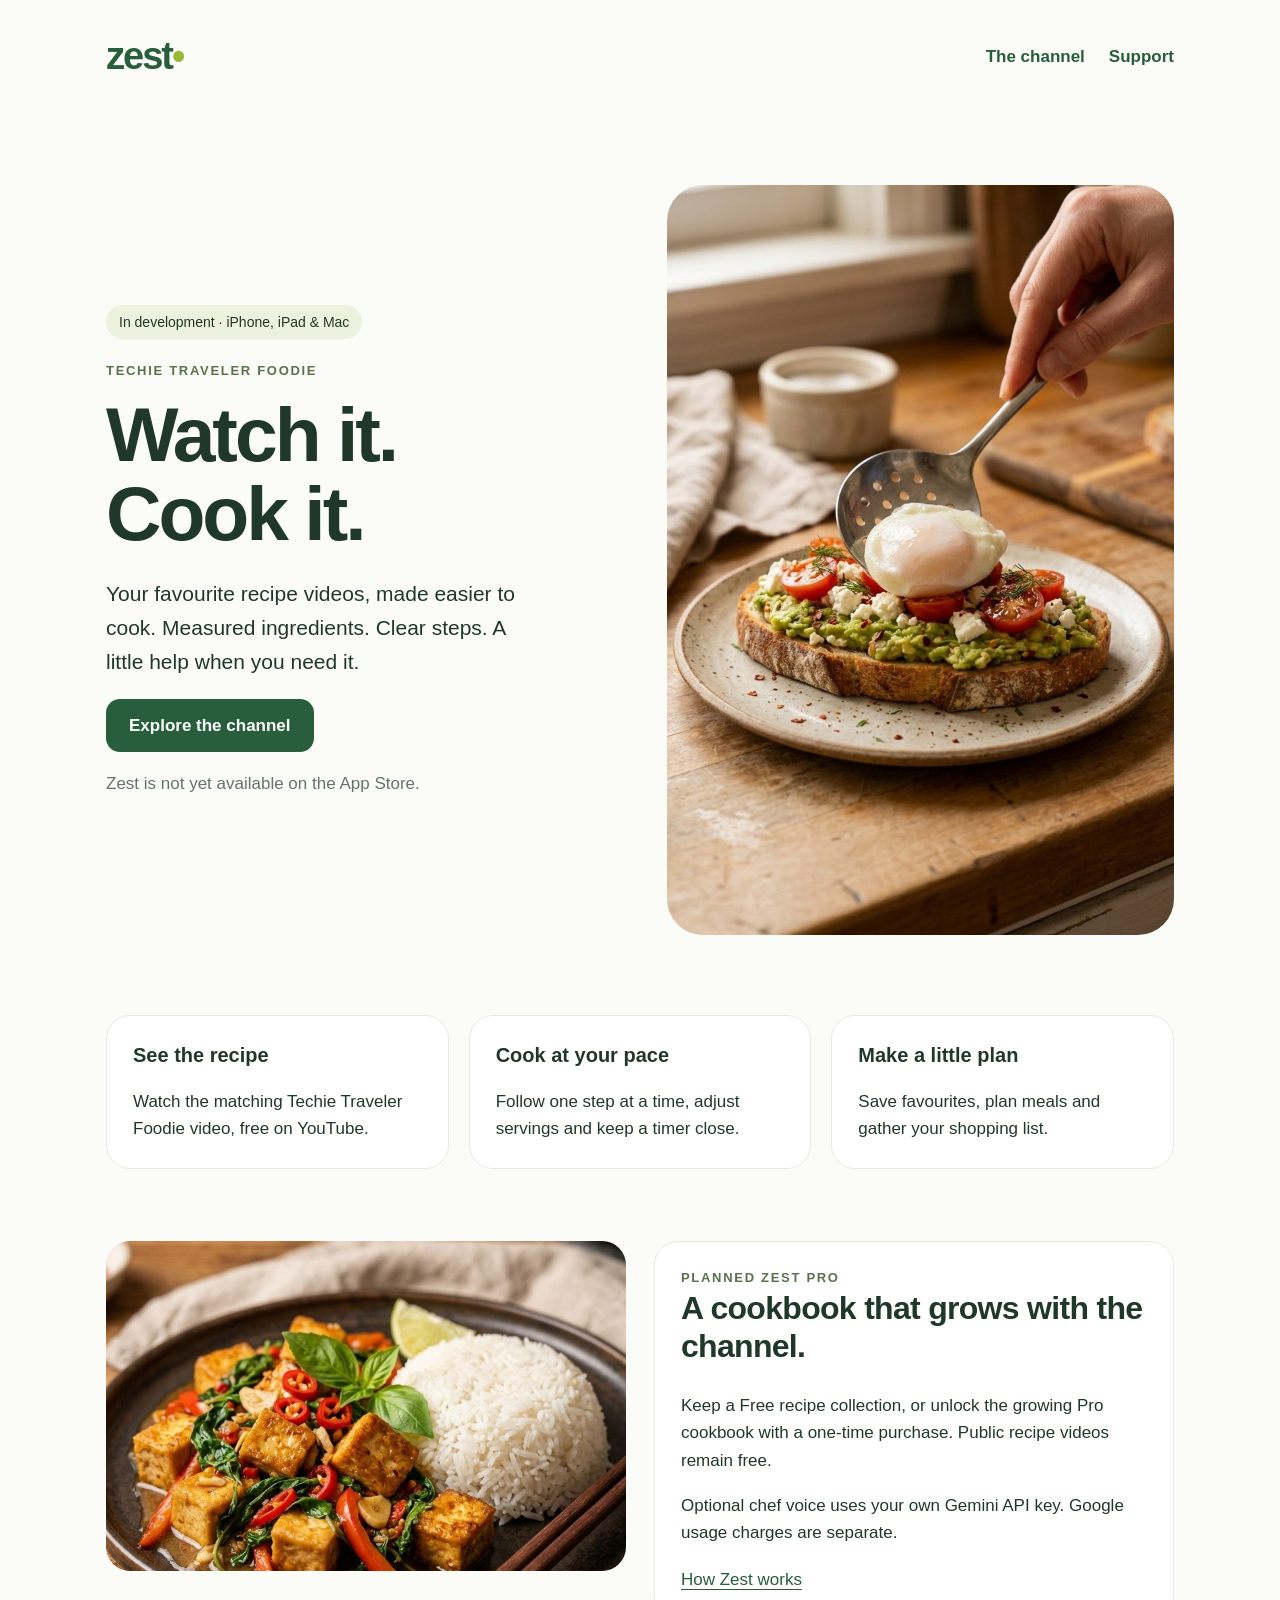
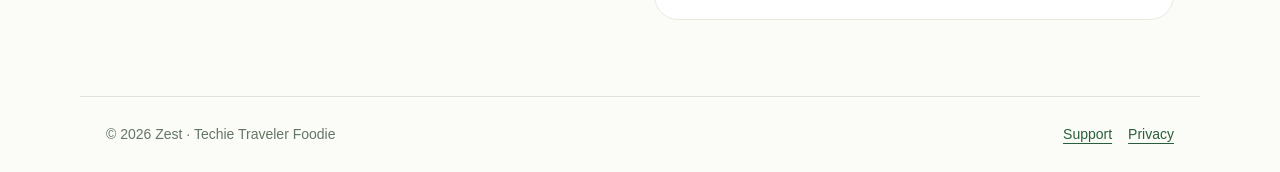
==== index.html @ 75f0f8dc "Add Zest product, support and privacy pages" ====
<!doctype html>
<html lang="en"><head><meta charset="utf-8"><meta name="viewport" content="width=device-width,initial-scale=1"><meta name="description" content="A simple cookbook companion to Techie Traveler Foodie. Coming to iPhone, iPad and Mac."><meta name="theme-color" content="#285e3b"><title>Zest · Watch it. Cook it.</title><link rel="stylesheet" href="style.css"></head>
<body><header><a class="brand" href="index.html" aria-label="Zest home">zest<span>•</span></a><nav aria-label="Main"><a href="https://www.youtube.com/channel/UCHXC5Jnjc4qa3zfN6Z_lDog">The channel</a><a href="support.html">Support</a></nav></header><main>
<section class="hero"><div><span class="pill">In development · iPhone, iPad &amp; Mac</span><p class="eyebrow">Techie Traveler Foodie</p><h1>Watch it.<br>Cook it.</h1><p class="lead">Your favourite recipe videos, made easier to cook. Measured ingredients. Clear steps. A little help when you need it.</p><a class="button" href="https://www.youtube.com/channel/UCHXC5Jnjc4qa3zfN6Z_lDog">Explore the channel</a><p class="muted" style="margin-top:18px">Zest is not yet available on the App Store.</p></div><img src="assets/avocado-toast.jpg" alt="Illustration of avocado toast with tomatoes and a poached egg" width="600" height="750"></section>
<section aria-label="Made for your kitchen"><div class="cards"><div class="card"><h3>See the recipe</h3><p>Watch the matching Techie Traveler Foodie video, free on YouTube.</p></div><div class="card"><h3>Cook at your pace</h3><p>Follow one step at a time, adjust servings and keep a timer close.</p></div><div class="card"><h3>Make a little plan</h3><p>Save favourites, plan meals and gather your shopping list.</p></div></div></section>
<section class="split"><img src="assets/basil-tofu.jpg" alt="Illustration of basil tofu, vegetables and jasmine rice" loading="lazy"><div class="card"><p class="eyebrow">Planned Zest Pro</p><h2>A cookbook that grows with the channel.</h2><p>Keep a Free recipe collection, or unlock the growing Pro cookbook with a one-time purchase. Public recipe videos remain free.</p><p style="margin-top:18px">Optional chef voice uses your own Gemini API key. Google usage charges are separate.</p><a href="support.html" style="display:inline-block;margin-top:20px">How Zest works</a></div></section>
</main><footer><p>© 2026 Zest · Techie Traveler Foodie</p><div><a href="support.html">Support</a><a href="privacy.html">Privacy</a></div></footer></body></html>
---- style.css ----
*{box-sizing:border-box}html{scroll-behavior:smooth}body{margin:0;color:#20382a;background:#fbfcf8;font:17px/1.6 -apple-system,BlinkMacSystemFont,"Segoe UI",sans-serif}a{color:#285e3b;text-underline-offset:4px}a:hover{color:#142f1d}a:focus-visible,summary:focus-visible{outline:3px solid #b6d759;outline-offset:5px}header,main,footer{max-width:1120px;margin:auto;padding:26px}header{display:flex;align-items:center;justify-content:space-between;gap:24px}nav{display:flex;gap:24px;flex-wrap:wrap}nav a{text-decoration:none;font-weight:600}.brand{font-size:38px;font-weight:850;letter-spacing:-2px;text-decoration:none}.brand span{color:#96b936}h1,h2,h3,p{margin-top:0}h1{font-size:clamp(48px,6vw,84px);line-height:1.03;letter-spacing:-3px;margin-bottom:24px}h2{font-size:32px;line-height:1.2;letter-spacing:-.7px}h3{font-size:20px;line-height:1.3}.hero{display:grid;grid-template-columns:1fr 1fr;gap:54px;align-items:center;padding:46px 0 62px}.hero img{width:100%;aspect-ratio:4/5;object-fit:cover;border-radius:36px}.eyebrow{font-size:13px;text-transform:uppercase;letter-spacing:1.7px;font-weight:700;color:#58724c}.pill{display:inline-block;padding:6px 13px;border-radius:24px;background:#ecf2dd;font-size:14px;margin-bottom:22px}.lead{font-size:21px;max-width:36ch}.button{display:inline-block;background:#285e3b;color:white;border-radius:14px;padding:13px 23px;font-weight:650;text-decoration:none}.button:hover{background:#183c25;color:white}.muted{color:#657565}.cards{display:grid;grid-template-columns:repeat(3,1fr);gap:20px;margin:18px 0 60px}.card{background:white;border:1px solid #e6ebdf;border-radius:24px;padding:26px}.card p{margin:0}.split{display:grid;grid-template-columns:1fr 1fr;gap:28px;padding:12px 0 50px}.split img{width:100%;max-height:330px;object-fit:cover;border-radius:24px}.article{max-width:760px}.article h1{font-size:clamp(40px,6vw,60px);letter-spacing:-1.8px}.article h2{font-size:25px;margin-top:38px}.article p,.article li{color:#425746}.article ul{padding-left:24px}.intro{margin:38px 0}.faq{border-bottom:1px solid #dce4d8;padding:22px 0}.faq summary{font-size:20px;font-weight:650;cursor:pointer}.faq p{margin:14px 0 0}.notice{background:#eef3e6;padding:20px 24px;border-radius:18px}footer{border-top:1px solid #dce4d8;font-size:14px;color:#657565;display:flex;justify-content:space-between;flex-wrap:wrap;gap:18px}footer p{margin:0}footer a{margin-left:16px}@media(max-width:720px){header,main,footer{padding:20px}.hero{grid-template-columns:1fr;gap:24px;padding:28px 0 40px}.hero img{max-height:390px;aspect-ratio:1.15}.cards,.split{grid-template-columns:1fr}.cards{gap:12px;margin-bottom:35px}.card{padding:22px}h1{letter-spacing:-1.5px}nav{gap:18px;font-size:15px}.lead{font-size:19px}.brand{font-size:34px}.article h2{margin-top:28px}}
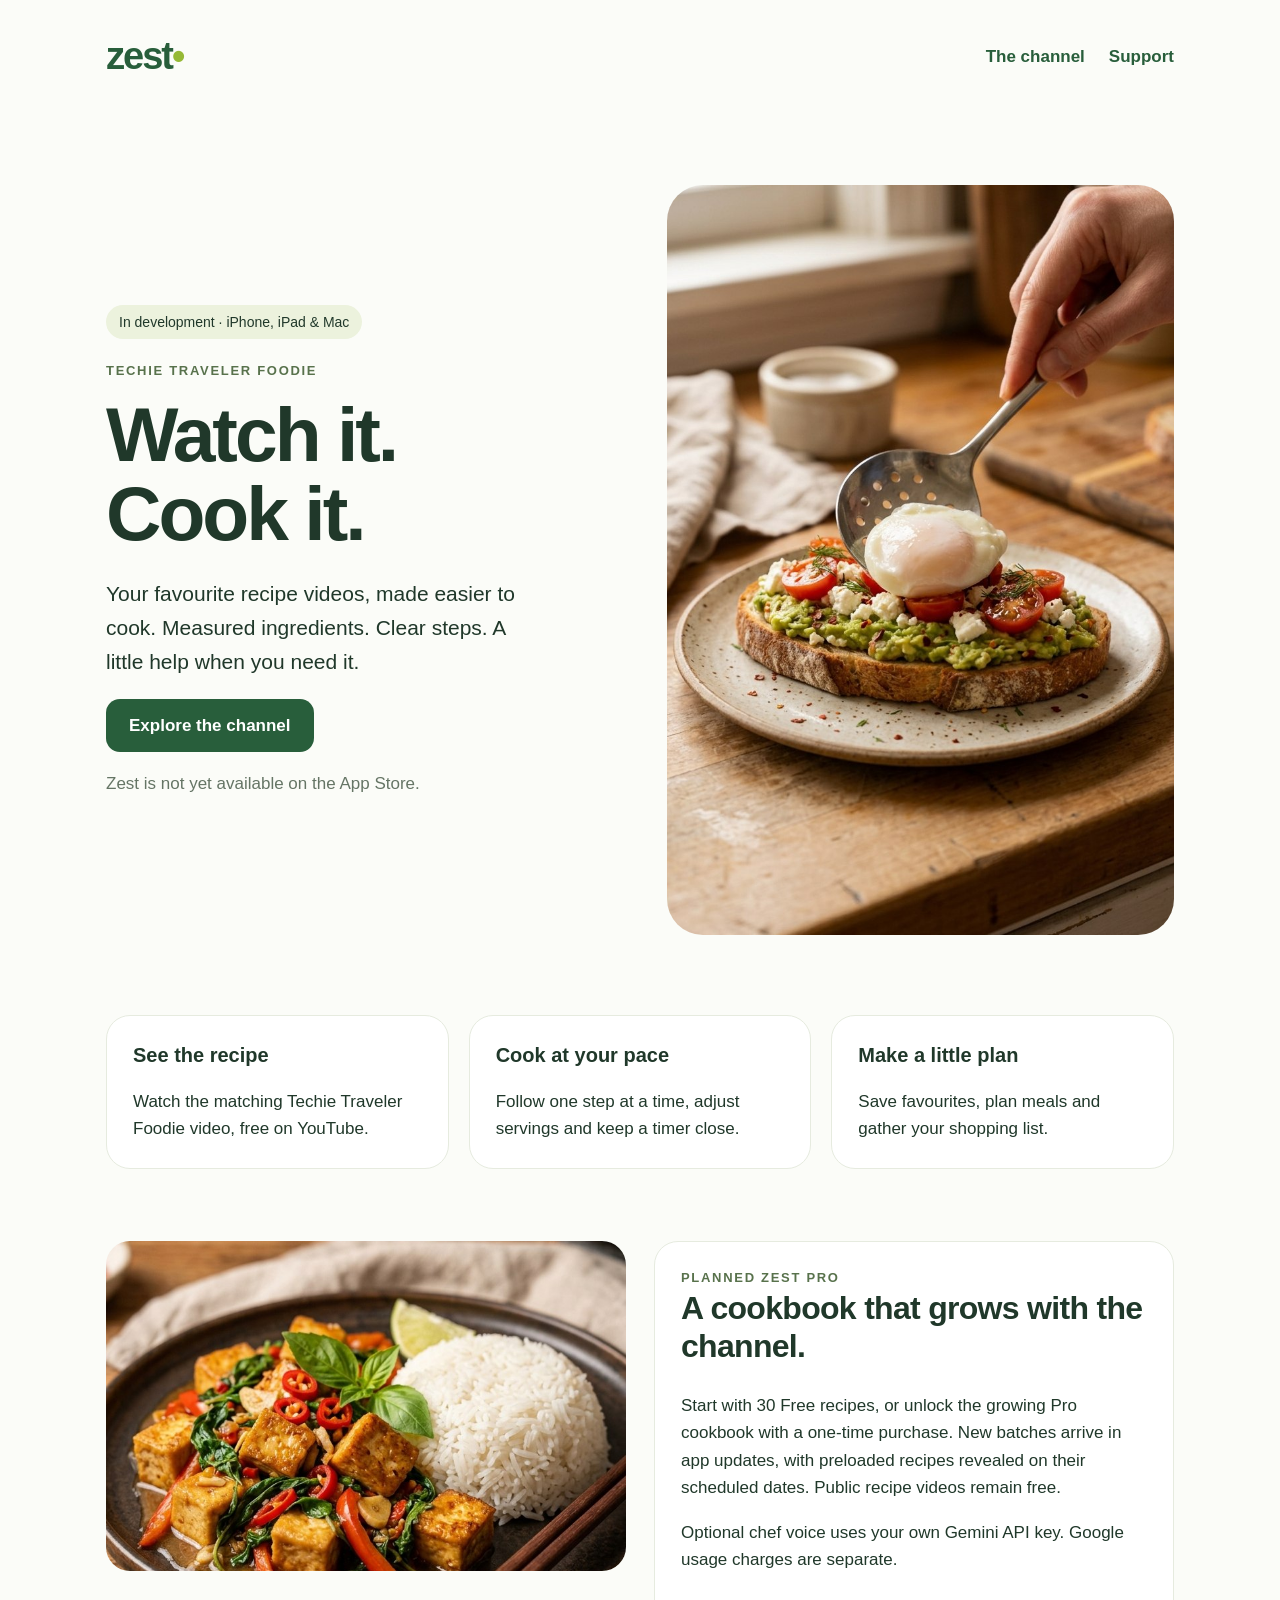
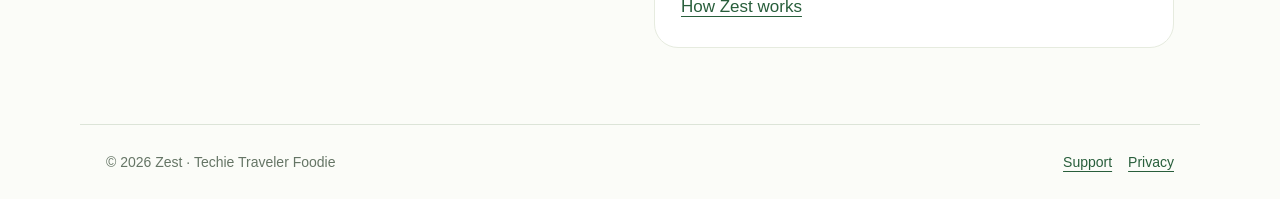
==== commit 54828fbf: "Explain bundled recipes and monthly app updates" ====
--- a/index.html
+++ b/index.html
@@ -3,5 +3,5 @@
 <body><header><a class="brand" href="index.html" aria-label="Zest home">zest<span>•</span></a><nav aria-label="Main"><a href="https://www.youtube.com/channel/UCHXC5Jnjc4qa3zfN6Z_lDog">The channel</a><a href="support.html">Support</a></nav></header><main>
 <section class="hero"><div><span class="pill">In development · iPhone, iPad &amp; Mac</span><p class="eyebrow">Techie Traveler Foodie</p><h1>Watch it.<br>Cook it.</h1><p class="lead">Your favourite recipe videos, made easier to cook. Measured ingredients. Clear steps. A little help when you need it.</p><a class="button" href="https://www.youtube.com/channel/UCHXC5Jnjc4qa3zfN6Z_lDog">Explore the channel</a><p class="muted" style="margin-top:18px">Zest is not yet available on the App Store.</p></div><img src="assets/avocado-toast.jpg" alt="Illustration of avocado toast with tomatoes and a poached egg" width="600" height="750"></section>
 <section aria-label="Made for your kitchen"><div class="cards"><div class="card"><h3>See the recipe</h3><p>Watch the matching Techie Traveler Foodie video, free on YouTube.</p></div><div class="card"><h3>Cook at your pace</h3><p>Follow one step at a time, adjust servings and keep a timer close.</p></div><div class="card"><h3>Make a little plan</h3><p>Save favourites, plan meals and gather your shopping list.</p></div></div></section>
-<section class="split"><img src="assets/basil-tofu.jpg" alt="Illustration of basil tofu, vegetables and jasmine rice" loading="lazy"><div class="card"><p class="eyebrow">Planned Zest Pro</p><h2>A cookbook that grows with the channel.</h2><p>Keep a Free recipe collection, or unlock the growing Pro cookbook with a one-time purchase. Public recipe videos remain free.</p><p style="margin-top:18px">Optional chef voice uses your own Gemini API key. Google usage charges are separate.</p><a href="support.html" style="display:inline-block;margin-top:20px">How Zest works</a></div></section>
+<section class="split"><img src="assets/basil-tofu.jpg" alt="Illustration of basil tofu, vegetables and jasmine rice" loading="lazy"><div class="card"><p class="eyebrow">Planned Zest Pro</p><h2>A cookbook that grows with the channel.</h2><p>Start with 30 Free recipes, or unlock the growing Pro cookbook with a one-time purchase. New batches arrive in app updates, with preloaded recipes revealed on their scheduled dates. Public recipe videos remain free.</p><p style="margin-top:18px">Optional chef voice uses your own Gemini API key. Google usage charges are separate.</p><a href="support.html" style="display:inline-block;margin-top:20px">How Zest works</a></div></section>
 </main><footer><p>© 2026 Zest · Techie Traveler Foodie</p><div><a href="support.html">Support</a><a href="privacy.html">Privacy</a></div></footer></body></html>
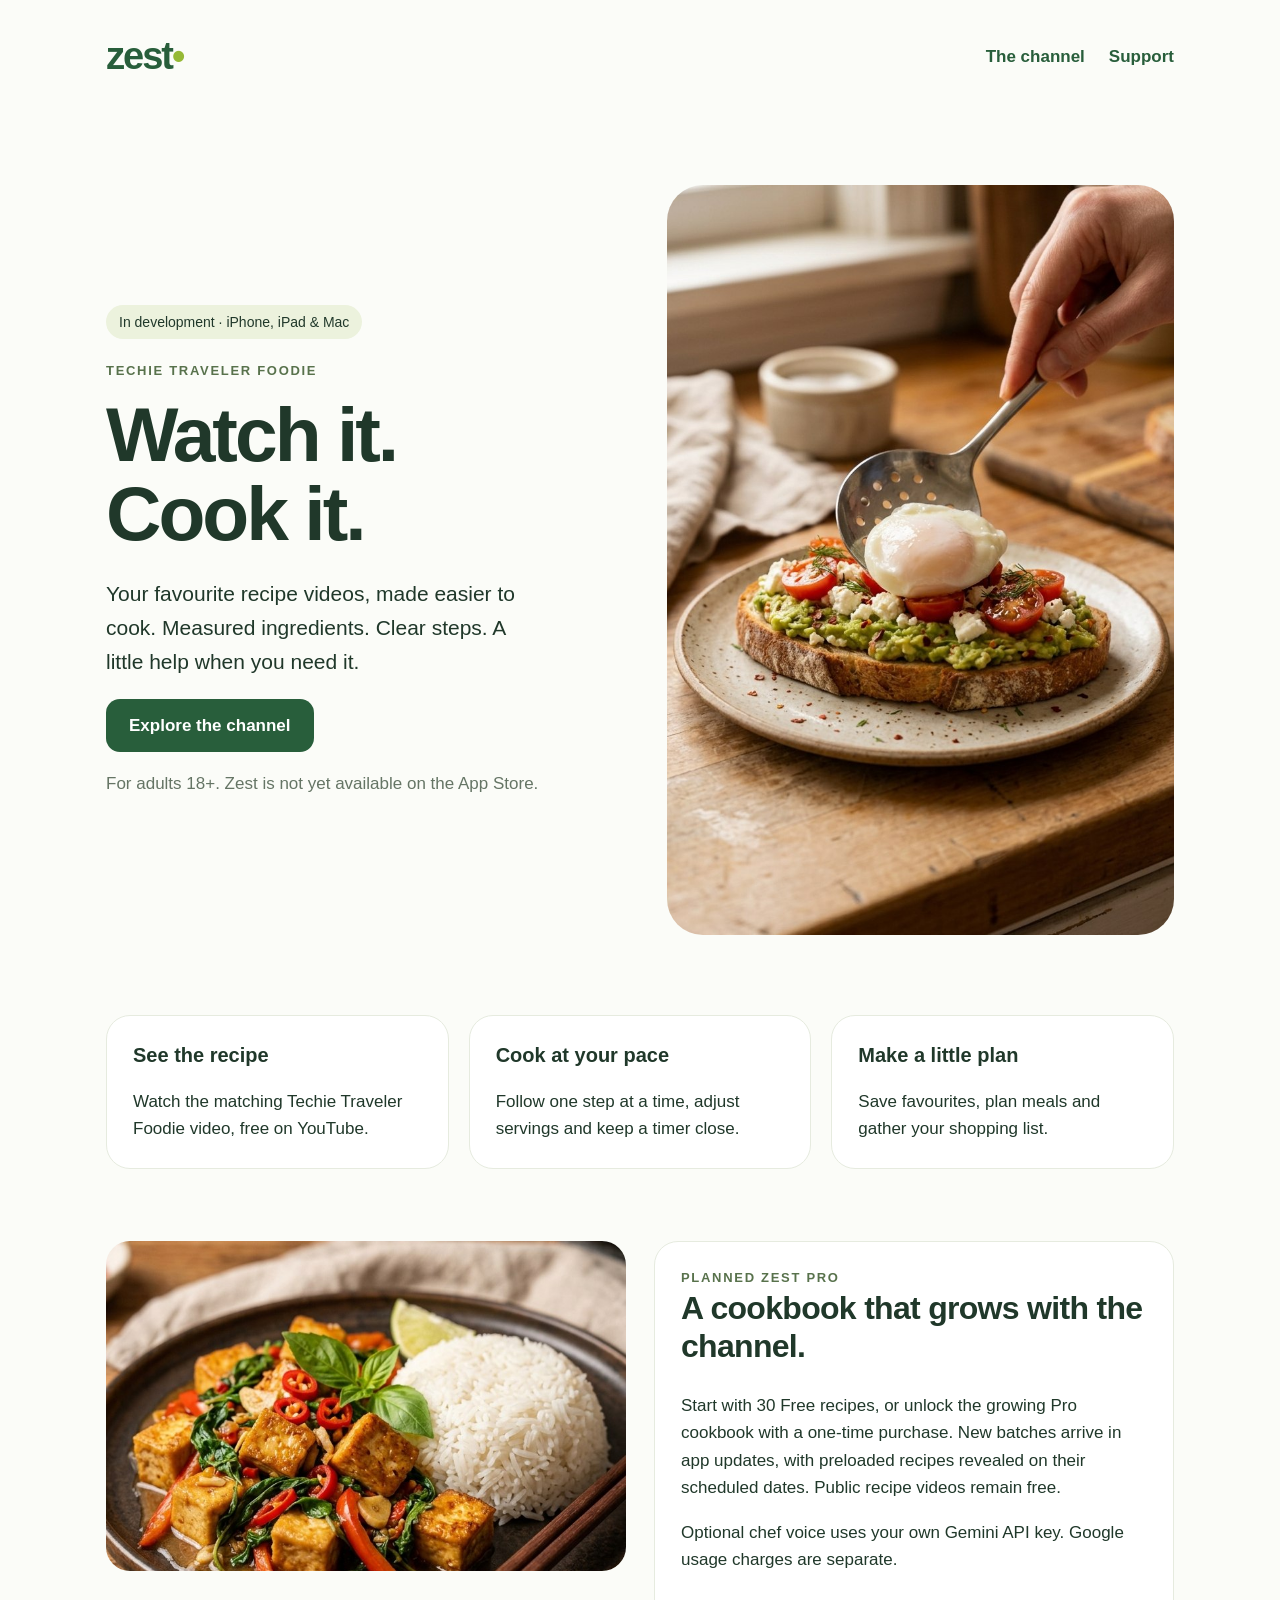
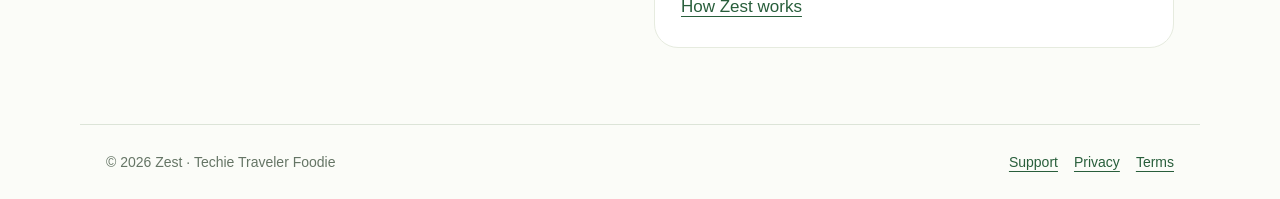
==== commit b13a750e: "Add adult audience and first-use terms for Zest" ====
--- a/index.html
+++ b/index.html
@@ -1,7 +1,7 @@
 <!doctype html>
 <html lang="en"><head><meta charset="utf-8"><meta name="viewport" content="width=device-width,initial-scale=1"><meta name="description" content="A simple cookbook companion to Techie Traveler Foodie. Coming to iPhone, iPad and Mac."><meta name="theme-color" content="#285e3b"><title>Zest · Watch it. Cook it.</title><link rel="stylesheet" href="style.css"></head>
 <body><header><a class="brand" href="index.html" aria-label="Zest home">zest<span>•</span></a><nav aria-label="Main"><a href="https://www.youtube.com/channel/UCHXC5Jnjc4qa3zfN6Z_lDog">The channel</a><a href="support.html">Support</a></nav></header><main>
-<section class="hero"><div><span class="pill">In development · iPhone, iPad &amp; Mac</span><p class="eyebrow">Techie Traveler Foodie</p><h1>Watch it.<br>Cook it.</h1><p class="lead">Your favourite recipe videos, made easier to cook. Measured ingredients. Clear steps. A little help when you need it.</p><a class="button" href="https://www.youtube.com/channel/UCHXC5Jnjc4qa3zfN6Z_lDog">Explore the channel</a><p class="muted" style="margin-top:18px">Zest is not yet available on the App Store.</p></div><img src="assets/avocado-toast.jpg" alt="Illustration of avocado toast with tomatoes and a poached egg" width="600" height="750"></section>
+<section class="hero"><div><span class="pill">In development · iPhone, iPad &amp; Mac</span><p class="eyebrow">Techie Traveler Foodie</p><h1>Watch it.<br>Cook it.</h1><p class="lead">Your favourite recipe videos, made easier to cook. Measured ingredients. Clear steps. A little help when you need it.</p><a class="button" href="https://www.youtube.com/channel/UCHXC5Jnjc4qa3zfN6Z_lDog">Explore the channel</a><p class="muted" style="margin-top:18px">For adults 18+. Zest is not yet available on the App Store.</p></div><img src="assets/avocado-toast.jpg" alt="Illustration of avocado toast with tomatoes and a poached egg" width="600" height="750"></section>
 <section aria-label="Made for your kitchen"><div class="cards"><div class="card"><h3>See the recipe</h3><p>Watch the matching Techie Traveler Foodie video, free on YouTube.</p></div><div class="card"><h3>Cook at your pace</h3><p>Follow one step at a time, adjust servings and keep a timer close.</p></div><div class="card"><h3>Make a little plan</h3><p>Save favourites, plan meals and gather your shopping list.</p></div></div></section>
 <section class="split"><img src="assets/basil-tofu.jpg" alt="Illustration of basil tofu, vegetables and jasmine rice" loading="lazy"><div class="card"><p class="eyebrow">Planned Zest Pro</p><h2>A cookbook that grows with the channel.</h2><p>Start with 30 Free recipes, or unlock the growing Pro cookbook with a one-time purchase. New batches arrive in app updates, with preloaded recipes revealed on their scheduled dates. Public recipe videos remain free.</p><p style="margin-top:18px">Optional chef voice uses your own Gemini API key. Google usage charges are separate.</p><a href="support.html" style="display:inline-block;margin-top:20px">How Zest works</a></div></section>
-</main><footer><p>© 2026 Zest · Techie Traveler Foodie</p><div><a href="support.html">Support</a><a href="privacy.html">Privacy</a></div></footer></body></html>+</main><footer><p>© 2026 Zest · Techie Traveler Foodie</p><div><a href="support.html">Support</a><a href="privacy.html">Privacy</a><a href="terms.html">Terms</a></div></footer></body></html>
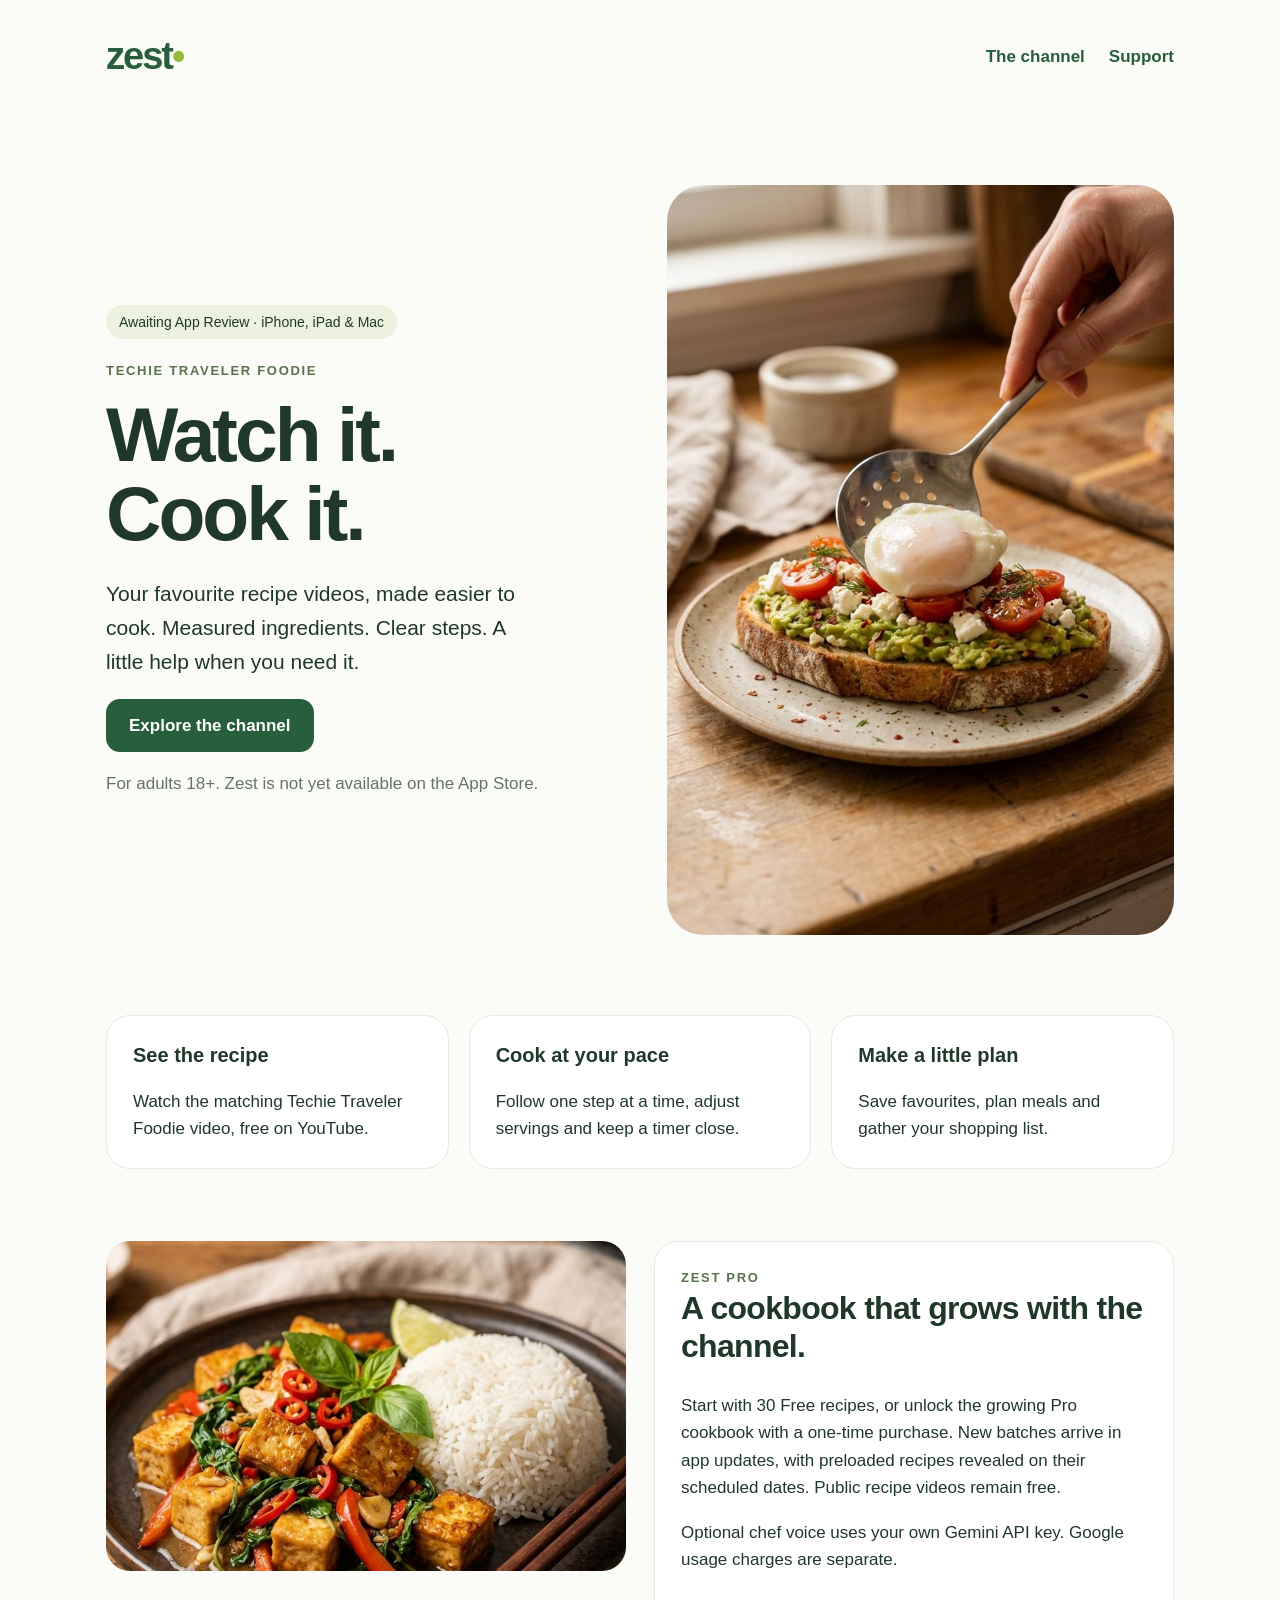
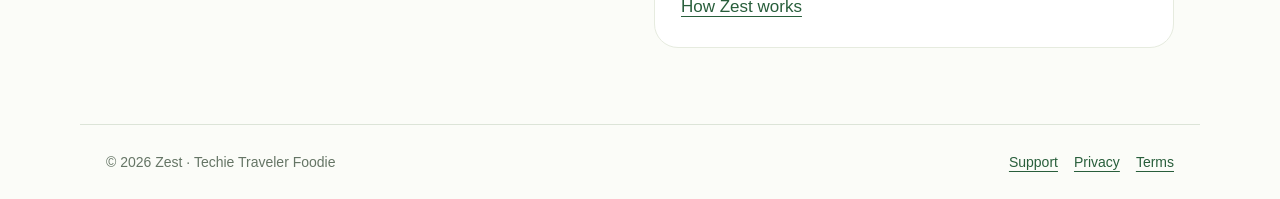
==== commit 42bff56d: "Reflect submitted Zest release awaiting Apple review" ====
--- a/index.html
+++ b/index.html
@@ -1,7 +1,7 @@
 <!doctype html>
 <html lang="en"><head><meta charset="utf-8"><meta name="viewport" content="width=device-width,initial-scale=1"><meta name="description" content="A simple cookbook companion to Techie Traveler Foodie. Coming to iPhone, iPad and Mac."><meta name="theme-color" content="#285e3b"><title>Zest · Watch it. Cook it.</title><link rel="stylesheet" href="style.css"></head>
 <body><header><a class="brand" href="index.html" aria-label="Zest home">zest<span>•</span></a><nav aria-label="Main"><a href="https://www.youtube.com/channel/UCHXC5Jnjc4qa3zfN6Z_lDog">The channel</a><a href="support.html">Support</a></nav></header><main>
-<section class="hero"><div><span class="pill">In development · iPhone, iPad &amp; Mac</span><p class="eyebrow">Techie Traveler Foodie</p><h1>Watch it.<br>Cook it.</h1><p class="lead">Your favourite recipe videos, made easier to cook. Measured ingredients. Clear steps. A little help when you need it.</p><a class="button" href="https://www.youtube.com/channel/UCHXC5Jnjc4qa3zfN6Z_lDog">Explore the channel</a><p class="muted" style="margin-top:18px">For adults 18+. Zest is not yet available on the App Store.</p></div><img src="assets/avocado-toast.jpg" alt="Illustration of avocado toast with tomatoes and a poached egg" width="600" height="750"></section>
+<section class="hero"><div><span class="pill">Awaiting App Review · iPhone, iPad &amp; Mac</span><p class="eyebrow">Techie Traveler Foodie</p><h1>Watch it.<br>Cook it.</h1><p class="lead">Your favourite recipe videos, made easier to cook. Measured ingredients. Clear steps. A little help when you need it.</p><a class="button" href="https://www.youtube.com/channel/UCHXC5Jnjc4qa3zfN6Z_lDog">Explore the channel</a><p class="muted" style="margin-top:18px">For adults 18+. Zest is not yet available on the App Store.</p></div><img src="assets/avocado-toast.jpg" alt="Illustration of avocado toast with tomatoes and a poached egg" width="600" height="750"></section>
 <section aria-label="Made for your kitchen"><div class="cards"><div class="card"><h3>See the recipe</h3><p>Watch the matching Techie Traveler Foodie video, free on YouTube.</p></div><div class="card"><h3>Cook at your pace</h3><p>Follow one step at a time, adjust servings and keep a timer close.</p></div><div class="card"><h3>Make a little plan</h3><p>Save favourites, plan meals and gather your shopping list.</p></div></div></section>
-<section class="split"><img src="assets/basil-tofu.jpg" alt="Illustration of basil tofu, vegetables and jasmine rice" loading="lazy"><div class="card"><p class="eyebrow">Planned Zest Pro</p><h2>A cookbook that grows with the channel.</h2><p>Start with 30 Free recipes, or unlock the growing Pro cookbook with a one-time purchase. New batches arrive in app updates, with preloaded recipes revealed on their scheduled dates. Public recipe videos remain free.</p><p style="margin-top:18px">Optional chef voice uses your own Gemini API key. Google usage charges are separate.</p><a href="support.html" style="display:inline-block;margin-top:20px">How Zest works</a></div></section>
+<section class="split"><img src="assets/basil-tofu.jpg" alt="Illustration of basil tofu, vegetables and jasmine rice" loading="lazy"><div class="card"><p class="eyebrow">Zest Pro</p><h2>A cookbook that grows with the channel.</h2><p>Start with 30 Free recipes, or unlock the growing Pro cookbook with a one-time purchase. New batches arrive in app updates, with preloaded recipes revealed on their scheduled dates. Public recipe videos remain free.</p><p style="margin-top:18px">Optional chef voice uses your own Gemini API key. Google usage charges are separate.</p><a href="support.html" style="display:inline-block;margin-top:20px">How Zest works</a></div></section>
 </main><footer><p>© 2026 Zest · Techie Traveler Foodie</p><div><a href="support.html">Support</a><a href="privacy.html">Privacy</a><a href="terms.html">Terms</a></div></footer></body></html>
